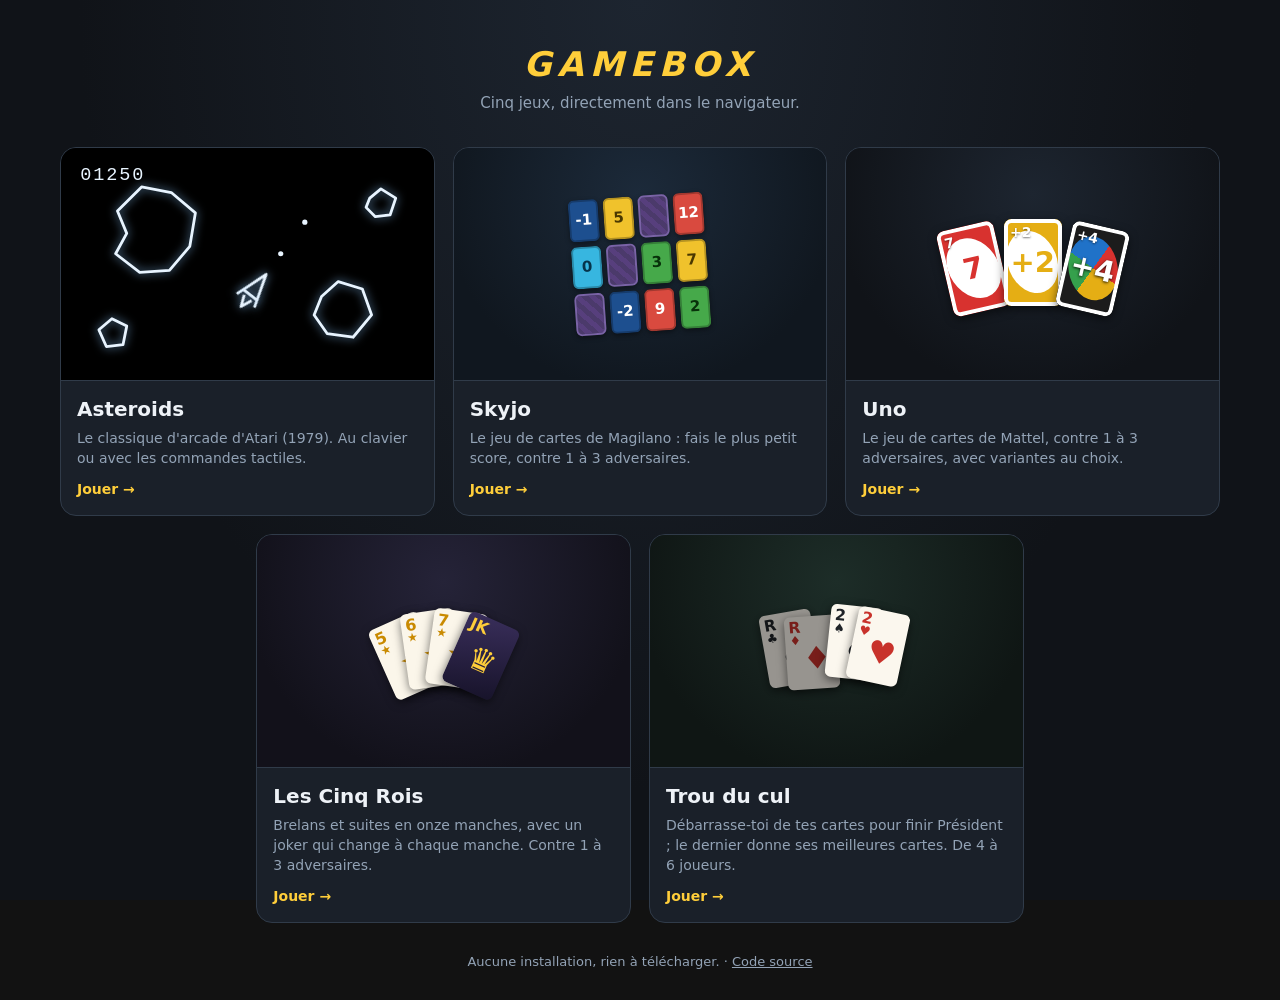
==== index.html @ 65258510 "Trou du cul : nouveau jeu, variantes, IA et suite de tests Jeu de défausse de 4 à 6 joueurs d'après " ====
<!DOCTYPE html>
<html lang="fr">
<head>
<meta charset="utf-8">
<meta name="viewport" content="width=device-width, initial-scale=1, viewport-fit=cover">
<title>Gamebox</title>
<meta name="description" content="Asteroids, Skyjo, Uno, Les Cinq Rois et Trou du cul, jouables directement dans le navigateur.">
<link rel="icon" href="data:image/svg+xml,<svg xmlns='http://www.w3.org/2000/svg' viewBox='0 0 100 100'><text y='.9em' font-size='90'>🎮</text></svg>">
<style>
  :root {
    color-scheme: dark;
    --bg: #101318;
    --panel: #1a2029;
    --line: #303b49;
    --text: #eef2f7;
    --dim: #93a3b6;
    --accent: #ffce3a;
  }
  * { margin: 0; padding: 0; box-sizing: border-box; }
  body {
    min-height: 100vh;
    background: radial-gradient(ellipse at 50% 0%, #1d2530 0%, var(--bg) 62%) fixed;
    color: var(--text);
    font: 15px/1.45 system-ui, "Segoe UI", Roboto, sans-serif;
    padding: calc(40px + env(safe-area-inset-top)) 20px calc(28px + env(safe-area-inset-bottom));
  }
  main { max-width: 900px; margin: 0 auto; }

  header { text-align: center; margin-bottom: 32px; }
  h1 {
    font-size: 34px; letter-spacing: 6px; font-weight: 900;
    font-style: italic; color: var(--accent);
  }
  header p { color: var(--dim); margin-top: 4px; }

  /* ------------------------------------------------------------ Vignettes */
  /* Deux colonnes, trois sur grand écran. Chaque vignette couvre deux pistes
     d'une grille deux fois plus fine : une dernière rangée incomplète peut
     ainsi se centrer au lieu de rester calée à gauche. */
  .games {
    display: grid;
    grid-template-columns: repeat(4, 1fr);
    gap: 18px;
  }
  .game { grid-column: span 2; }
  .game:nth-child(2n+1):last-child { grid-column: 2 / span 2; }
  @media (min-width: 1100px) {
    main { max-width: 1160px; }
    .games { grid-template-columns: repeat(6, 1fr); }
    .game:nth-child(2n+1):last-child { grid-column: span 2; }
    .game:nth-child(3n+1):last-child { grid-column: 3 / span 2; }
    .game:nth-child(3n+1):nth-last-child(2) { grid-column: 2 / span 2; }
  }
  .game {
    display: flex; flex-direction: column;
    background: var(--panel);
    border: 1px solid var(--line);
    border-radius: 16px;
    overflow: hidden;
    color: inherit; text-decoration: none;
    transition: transform .15s, border-color .15s, box-shadow .15s;
  }
  .game:hover, .game:focus-visible {
    transform: translateY(-3px);
    border-color: var(--accent);
    box-shadow: 0 10px 28px rgba(0,0,0,.45);
    outline: none;
  }
  .preview {
    position: relative;
    aspect-ratio: 16 / 10;
    display: grid; place-items: center;
    overflow: hidden;
    border-bottom: 1px solid var(--line);
  }
  /* Le décor de chaque vignette est dessiné à taille fixe, puis mis à
     l'échelle d'un bloc : plus simple que de tout exprimer en pourcentages. */
  .art { transform: scale(var(--s, 1)); }
  .info { padding: 14px 16px 16px; display: flex; flex-direction: column; gap: 4px; flex: 1; }
  .info h2 { font-size: 20px; }
  .info p { color: var(--dim); font-size: 14px; flex: 1; }
  .info .play { color: var(--accent); font-weight: 700; font-size: 14px; margin-top: 6px; }

  /* Asteroids : tracé vectoriel blanc sur noir, comme la borne. */
  .p-asteroids { background: #000; }
  .p-asteroids svg { position: absolute; inset: 0; width: 100%; height: 100%; }
  .p-asteroids .vec {
    fill: none; stroke: #e8f4ff; stroke-width: 1.5; stroke-linejoin: round;
    filter: drop-shadow(0 0 2.5px rgba(140, 200, 255, .8));
  }
  .p-asteroids .dot { fill: #e8f4ff; }
  .p-asteroids text { fill: #e8f4ff; font: 10px "Courier New", ui-monospace, monospace; letter-spacing: 1px; }

  /* Skyjo : une grille de 12 cartes au code couleur du jeu. */
  .p-skyjo { background: radial-gradient(ellipse at 50% 20%, #1c2a3a 0%, #10171f 75%); }
  .sk-grid { display: grid; grid-template-columns: repeat(4, 30px); gap: 5px; transform: scale(var(--s, 1)) rotate(-4deg); }
  .sk {
    height: 42px; border-radius: 6px;
    display: grid; place-items: center;
    font-weight: 800; font-size: 15px;
    border: 2px solid rgba(0,0,0,.25);
    box-shadow: 0 2px 5px rgba(0,0,0,.4);
  }
  .sk.back { background: repeating-linear-gradient(45deg, #4b3a6b 0 5px, #573f7d 5px 10px); border-color: #7a63a6; }
  .v-neg  { background: #1d4f8f; color: #fff; }
  .v-zero { background: #37b6e0; color: #06344a; }
  .v-low  { background: #46a94a; color: #08320a; }
  .v-mid  { background: #f0c22c; color: #4a3800; }
  .v-high { background: #d94a3f; color: #fff; }

  /* Uno : trois cartes en éventail, mêmes proportions que dans le jeu. */
  .p-uno { background: radial-gradient(ellipse at 50% 20%, #1d2530 0%, #101318 75%); }
  /* Boîte plus étroite que l'éventail : les cartes sont centrées sur elle
     (left: 50%), et une boîte qui déborde de la vignette serait calée à gauche
     au lieu d'être centrée. */
  .uno-fan { position: relative; width: 60px; height: 110px; }
  .u {
    --cw: 58px;
    position: absolute; left: 50%; top: 14px;
    width: var(--cw); height: calc(var(--cw) * 1.5);
    margin-left: calc(var(--cw) * -.5);
    border-radius: calc(var(--cw) * .13);
    background: var(--c);
    overflow: hidden;
    box-shadow: 0 3px 10px rgba(0,0,0,.55);
    transform-origin: 50% 150%;
  }
  .u::after {
    content: ""; position: absolute; inset: 0;
    border: calc(var(--cw) * .075) solid #fff; border-radius: inherit;
  }
  .u i { position: absolute; inset: 13% 8%; background: #fff; border-radius: 50%; transform: rotate(-22deg); }
  .u b {
    position: absolute; inset: 0;
    display: grid; place-items: center;
    font-size: calc(var(--cw) * .5); font-weight: 900; color: var(--c);
  }
  /* Rappel dans le coin : c'est lui qu'on lit sur une carte recouverte. */
  .u s {
    position: absolute; z-index: 2; top: 8%; left: 11%;
    font-size: calc(var(--cw) * .24); font-weight: 800; line-height: 1;
    text-decoration: none; color: #fff; text-shadow: 0 1px 2px rgba(0,0,0,.5);
  }
  .u:nth-child(1) { --c: #d8322f; transform: translateX(-40px) rotate(-13deg); }
  .u:nth-child(2) { --c: #e5ae14; transform: translateY(-4px); }
  .u:nth-child(3) { --c: #1c1c1c; transform: translateX(40px) rotate(13deg); }
  .u:nth-child(3) i {
    background: conic-gradient(from 45deg, #d8322f 0 25%, #e5ae14 0 50%, #35a04c 0 75%, #2072c8 0);
  }
  .u:nth-child(3) b { color: #fff; text-shadow: 0 1px 3px rgba(0,0,0,.85); }

  /* Les Cinq Rois : une suite d'étoiles complétée par un joker. */
  .p-rois { background: radial-gradient(ellipse at 50% 20%, #252338 0%, #12111a 75%); }
  .rois-fan { position: relative; width: 60px; height: 110px; }
  .r {
    --cw: 54px;
    position: absolute; left: 50%; top: 14px;
    width: var(--cw); height: calc(var(--cw) * 1.4);
    margin-left: calc(var(--cw) * -.5);
    border-radius: calc(var(--cw) * .11);
    background: #fbf6ea; color: #c98a00;
    box-shadow: 0 3px 10px rgba(0,0,0,.55);
    transform-origin: 50% 170%;
    overflow: hidden;
  }
  .r s {
    position: absolute; top: 5%; left: 8%;
    display: flex; flex-direction: column; align-items: center;
    text-decoration: none; font-weight: 900; line-height: .95;
    font-size: calc(var(--cw) * .3);
  }
  .r s i { font-style: normal; font-size: calc(var(--cw) * .22); }
  .r b {
    position: absolute; inset: 0;
    display: grid; place-items: center;
    padding: 22% 0 0 18%;
    font-size: calc(var(--cw) * .6); font-weight: 400; line-height: 1;
  }
  .r:nth-child(1) { transform: rotate(-24deg); }
  .r:nth-child(2) { transform: rotate(-8deg); }
  .r:nth-child(3) { transform: rotate(8deg); }
  .r:nth-child(4) { transform: rotate(24deg); background: linear-gradient(160deg, #3a2f5c, #17132a); color: #ffce3a; }
  .r:nth-child(4) b { padding: 18% 0 0 10%; }

  /* Trou du cul : une paire de 2 vient battre une paire de Rois. */
  .p-tdc { background: radial-gradient(ellipse at 50% 20%, #1d2d28 0%, #0f1614 75%); }
  .tdc-fan { position: relative; width: 60px; height: 110px; }
  .t {
    --cw: 52px;
    position: absolute; left: 50%; top: 12px;
    width: var(--cw); height: calc(var(--cw) * 1.4);
    margin-left: calc(var(--cw) * -.5);
    border-radius: calc(var(--cw) * .11);
    background: #fbf7ee; color: #1f2328;
    box-shadow: 0 3px 10px rgba(0,0,0,.55);
    overflow: hidden;
  }
  .t.red { color: #c8322b; }
  .t s {
    position: absolute; top: 5%; left: 8%;
    display: flex; flex-direction: column; align-items: center;
    text-decoration: none; font-weight: 900; line-height: .95;
    font-size: calc(var(--cw) * .3);
  }
  .t s i { font-style: normal; font-size: calc(var(--cw) * .24); }
  .t b {
    position: absolute; inset: 0;
    display: grid; place-items: center;
    padding: 22% 0 0 18%;
    font-size: calc(var(--cw) * .6); font-weight: 400; line-height: 1;
  }
  .t:nth-child(1) { transform: translate(-46px, 4px) rotate(-10deg); filter: brightness(.6); }
  .t:nth-child(2) { transform: translate(-24px, 8px) rotate(-4deg); filter: brightness(.6); }
  .t:nth-child(3) { transform: translate(18px, -2px) rotate(6deg); }
  .t:nth-child(4) { transform: translate(42px, 2px) rotate(12deg); }

  footer { text-align: center; color: var(--dim); font-size: 13px; margin-top: 30px; }
  footer a { color: inherit; }

  /* Téléphone : vignette à gauche, texte à droite, pour voir les trois jeux
     sans défiler. */
  @media (max-width: 560px) {
    body { padding-top: calc(24px + env(safe-area-inset-top)); }
    header { margin-bottom: 20px; }
    h1 { font-size: 28px; }
    .games { display: flex; flex-direction: column; gap: 12px; }
    .game { flex-direction: row; }
    .preview { width: 38%; flex: none; aspect-ratio: auto; min-height: 128px; border-bottom: 0; border-right: 1px solid var(--line); }
    .art { --s: .6; }
    .sk-grid { --s: .6; }
    .info { padding: 12px 14px; }
    .info h2 { font-size: 18px; }
    .info p { font-size: 13px; }
  }
  @media (prefers-reduced-motion: reduce) {
    .game { transition: none; }
    .game:hover, .game:focus-visible { transform: none; }
  }
</style>
</head>
<body>
<main>
  <header>
    <h1>GAMEBOX</h1>
    <p>Cinq jeux, directement dans le navigateur.</p>
  </header>

  <nav class="games">
    <a class="game" href="asteroids.html">
      <div class="preview p-asteroids" aria-hidden="true">
        <svg viewBox="0 0 200 125">
          <text x="10" y="17">01250</text>
          <polygon class="vec" points="30,34 43,21 59,24 72,35 69,53 58,66 42,67 29,57 35,46"/>
          <polygon class="vec" points="140,80 149,72 162,76 167,90 157,102 143,100 136,90"/>
          <polygon class="vec" points="166,27 172,22 180,27 177,36 169,37 164,32"/>
          <polygon class="vec" points="20,98 27,92 35,96 33,106 24,107"/>
          <g transform="translate(104 76) rotate(38)">
            <polyline class="vec" points="-6,8 0,-10 6,8"/>
            <line class="vec" x1="-4.5" y1="4" x2="4.5" y2="4"/>
            <polyline class="vec" points="-2.5,6 0,12 2.5,6"/>
          </g>
          <circle class="dot" cx="118" cy="57" r="1.4"/>
          <circle class="dot" cx="131" cy="40" r="1.4"/>
        </svg>
      </div>
      <div class="info">
        <h2>Asteroids</h2>
        <p>Le classique d'arcade d'Atari (1979). Au clavier ou avec les commandes tactiles.</p>
        <span class="play">Jouer →</span>
      </div>
    </a>

    <a class="game" href="skyjo.html">
      <div class="preview p-skyjo" aria-hidden="true">
        <div class="sk-grid">
          <div class="sk v-neg">-1</div><div class="sk v-mid">5</div><div class="sk back"></div><div class="sk v-high">12</div>
          <div class="sk v-zero">0</div><div class="sk back"></div><div class="sk v-low">3</div><div class="sk v-mid">7</div>
          <div class="sk back"></div><div class="sk v-neg">-2</div><div class="sk v-high">9</div><div class="sk v-low">2</div>
        </div>
      </div>
      <div class="info">
        <h2>Skyjo</h2>
        <p>Le jeu de cartes de Magilano&nbsp;: fais le plus petit score, contre 1 à 3 adversaires.</p>
        <span class="play">Jouer →</span>
      </div>
    </a>

    <a class="game" href="uno.html">
      <div class="preview p-uno" aria-hidden="true">
        <div class="art uno-fan">
          <div class="u"><i></i><b>7</b><s>7</s></div>
          <div class="u"><i></i><b>+2</b><s>+2</s></div>
          <div class="u"><i></i><b>+4</b><s>+4</s></div>
        </div>
      </div>
      <div class="info">
        <h2>Uno</h2>
        <p>Le jeu de cartes de Mattel, contre 1 à 3 adversaires, avec variantes au choix.</p>
        <span class="play">Jouer →</span>
      </div>
    </a>

    <a class="game" href="cinq-rois.html">
      <div class="preview p-rois" aria-hidden="true">
        <div class="art rois-fan">
          <div class="r"><s>5<i>★</i></s><b>★</b></div>
          <div class="r"><s>6<i>★</i></s><b>★</b></div>
          <div class="r"><s>7<i>★</i></s><b>★</b></div>
          <div class="r"><s>JK</s><b>♛</b></div>
        </div>
      </div>
      <div class="info">
        <h2>Les Cinq Rois</h2>
        <p>Brelans et suites en onze manches, avec un joker qui change à chaque manche. Contre 1 à 3 adversaires.</p>
        <span class="play">Jouer →</span>
      </div>
    </a>

    <a class="game" href="trou-du-cul.html">
      <div class="preview p-tdc" aria-hidden="true">
        <div class="art tdc-fan">
          <div class="t"><s>R<i>♣</i></s><b>♣</b></div>
          <div class="t red"><s>R<i>♦</i></s><b>♦</b></div>
          <div class="t"><s>2<i>♠</i></s><b>♠</b></div>
          <div class="t red"><s>2<i>♥</i></s><b>♥</b></div>
        </div>
      </div>
      <div class="info">
        <h2>Trou du cul</h2>
        <p>Débarrasse-toi de tes cartes pour finir Président ; le dernier donne ses meilleures cartes. De 4 à 6 joueurs.</p>
        <span class="play">Jouer →</span>
      </div>
    </a>
  </nav>

  <footer>
    Aucune installation, rien à télécharger.
    · <a href="https://github.com/ogauchard/gamebox">Code source</a>
  </footer>
</main>
</body>
</html>
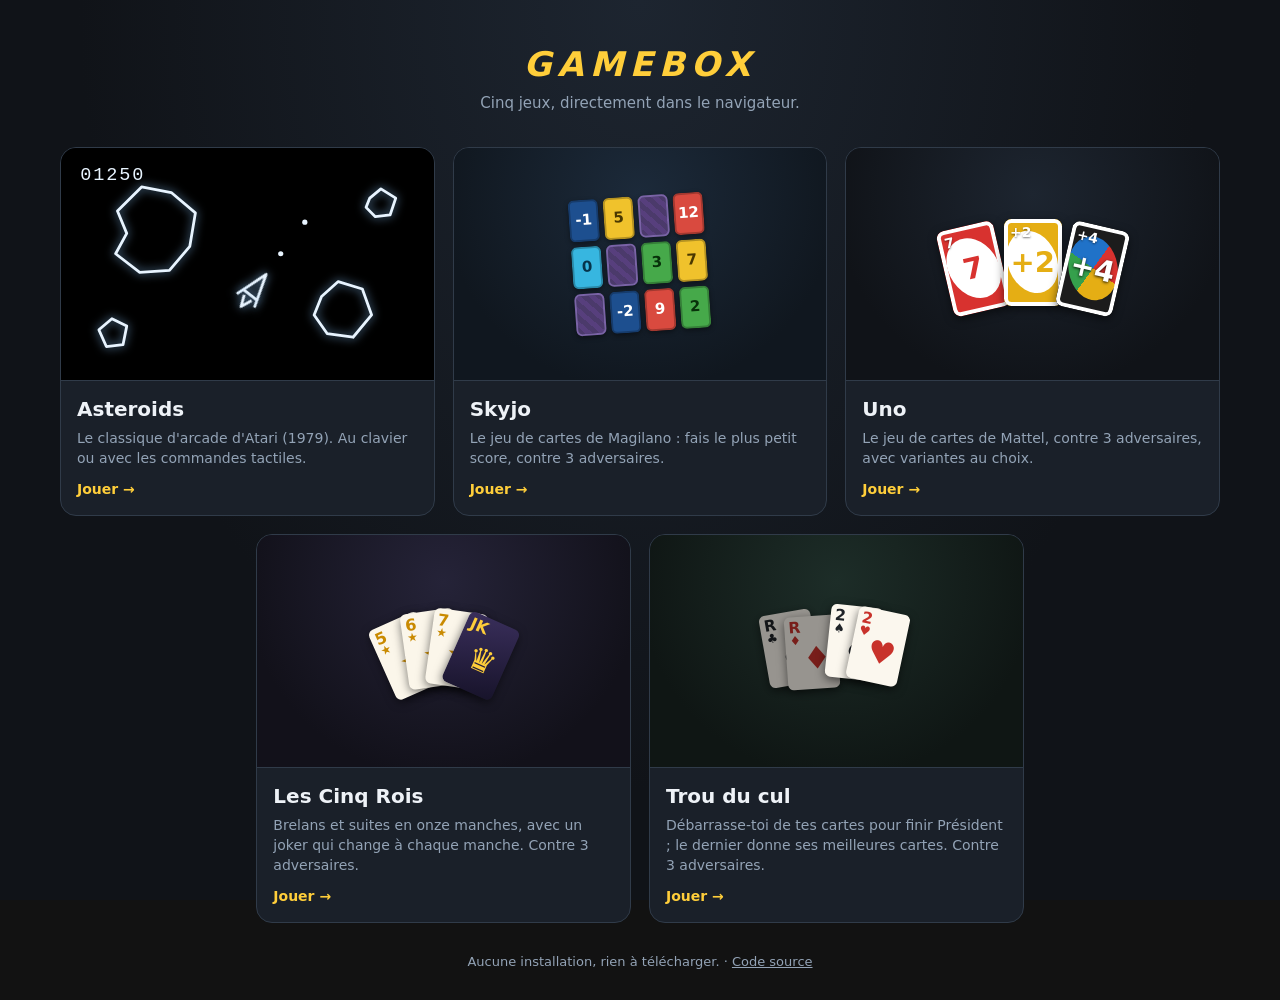
==== commit 6eb24d0c: "Jeux de cartes : toujours 4 joueurs, un seul niveau Les quatre jeux de cartes se lancent sans choix " ====
--- a/index.html
+++ b/index.html
@@ -280,7 +280,7 @@
       </div>
       <div class="info">
         <h2>Skyjo</h2>
-        <p>Le jeu de cartes de Magilano&nbsp;: fais le plus petit score, contre 1 à 3 adversaires.</p>
+        <p>Le jeu de cartes de Magilano&nbsp;: fais le plus petit score, contre 3 adversaires.</p>
         <span class="play">Jouer →</span>
       </div>
     </a>
@@ -295,7 +295,7 @@
       </div>
       <div class="info">
         <h2>Uno</h2>
-        <p>Le jeu de cartes de Mattel, contre 1 à 3 adversaires, avec variantes au choix.</p>
+        <p>Le jeu de cartes de Mattel, contre 3 adversaires, avec variantes au choix.</p>
         <span class="play">Jouer →</span>
       </div>
     </a>
@@ -311,7 +311,7 @@
       </div>
       <div class="info">
         <h2>Les Cinq Rois</h2>
-        <p>Brelans et suites en onze manches, avec un joker qui change à chaque manche. Contre 1 à 3 adversaires.</p>
+        <p>Brelans et suites en onze manches, avec un joker qui change à chaque manche. Contre 3 adversaires.</p>
         <span class="play">Jouer →</span>
       </div>
     </a>
@@ -327,7 +327,7 @@
       </div>
       <div class="info">
         <h2>Trou du cul</h2>
-        <p>Débarrasse-toi de tes cartes pour finir Président ; le dernier donne ses meilleures cartes. De 4 à 6 joueurs.</p>
+        <p>Débarrasse-toi de tes cartes pour finir Président ; le dernier donne ses meilleures cartes. Contre 3 adversaires.</p>
         <span class="play">Jouer →</span>
       </div>
     </a>
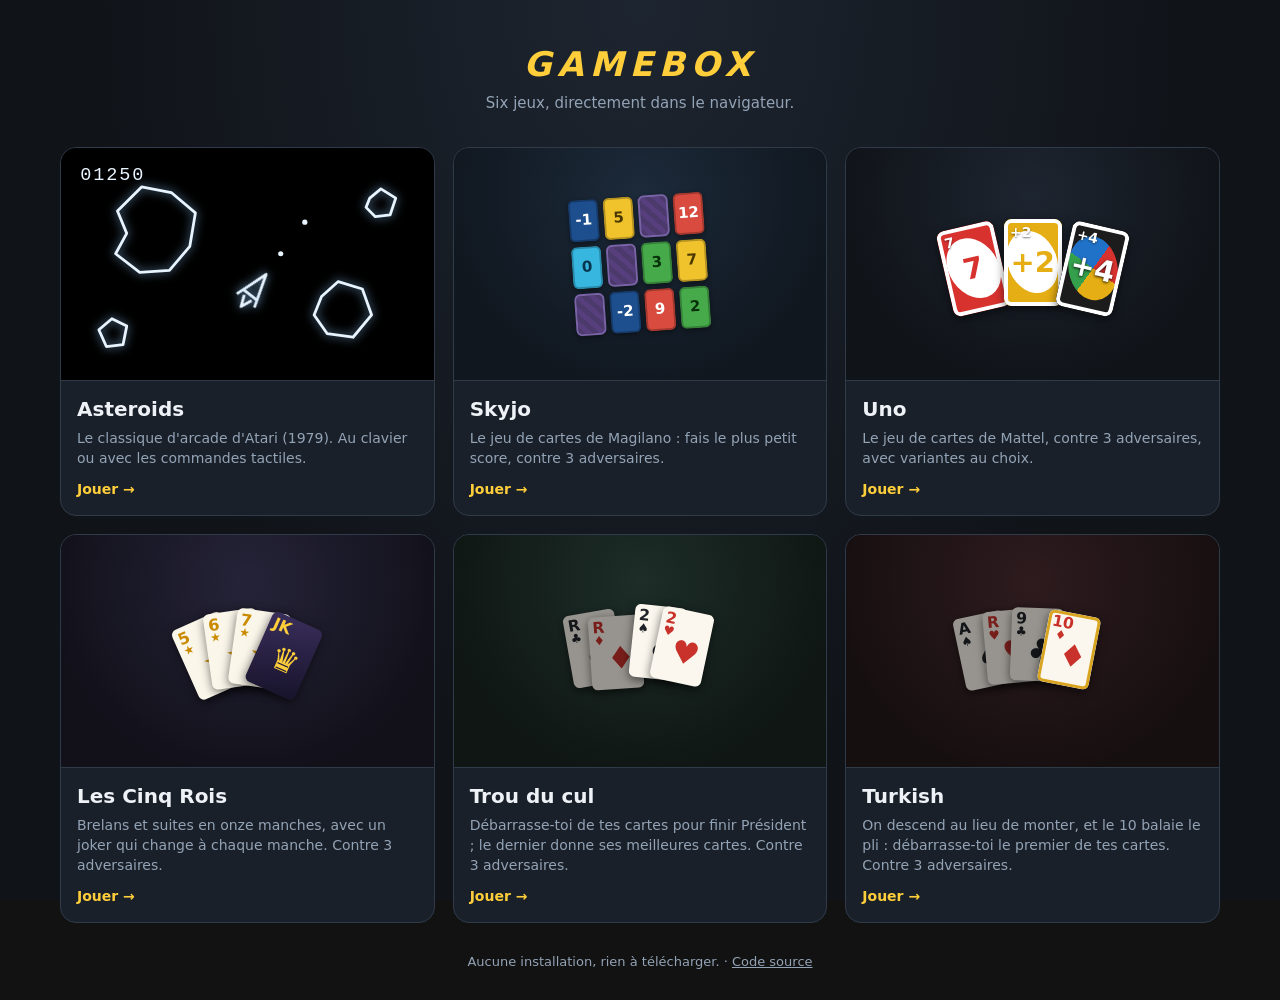
==== commit 88a883e6: "Turkish : nouveau jeu, IA et suite de tests Jeu de défausse où l'on descend au lieu de monter, avec " ====
--- a/index.html
+++ b/index.html
@@ -214,6 +214,39 @@
   .t:nth-child(3) { transform: translate(18px, -2px) rotate(6deg); }
   .t:nth-child(4) { transform: translate(42px, 2px) rotate(12deg); }
 
+  /* Turkish : on descend — As, Roi, 9 — et un 10 vient balayer le pli. */
+  .p-turk { background: radial-gradient(ellipse at 50% 20%, #2e1b1e 0%, #160f10 75%); }
+  .turk-fan { position: relative; width: 60px; height: 110px; }
+  .k {
+    --cw: 52px;
+    position: absolute; left: 50%; top: 12px;
+    width: var(--cw); height: calc(var(--cw) * 1.4);
+    margin-left: calc(var(--cw) * -.5);
+    border-radius: calc(var(--cw) * .11);
+    background: #fbf7ee; color: #1f2328;
+    box-shadow: 0 3px 10px rgba(0,0,0,.55);
+    overflow: hidden;
+  }
+  .k.red { color: #c8322b; }
+  .k.ten { box-shadow: inset 0 0 0 3px #d9a520, 0 3px 10px rgba(0,0,0,.55); }
+  .k s {
+    position: absolute; top: 5%; left: 8%;
+    display: flex; flex-direction: column; align-items: center;
+    text-decoration: none; font-weight: 900; line-height: .95;
+    font-size: calc(var(--cw) * .3);
+  }
+  .k s i { font-style: normal; font-size: calc(var(--cw) * .24); }
+  .k b {
+    position: absolute; inset: 0;
+    display: grid; place-items: center;
+    padding: 22% 0 0 18%;
+    font-size: calc(var(--cw) * .6); font-weight: 400; line-height: 1;
+  }
+  .k:nth-child(1) { transform: translate(-48px, 6px) rotate(-12deg); filter: brightness(.6); }
+  .k:nth-child(2) { transform: translate(-22px, 2px) rotate(-5deg); filter: brightness(.6); }
+  .k:nth-child(3) { transform: translate(4px, 0) rotate(2deg); filter: brightness(.6); }
+  .k:nth-child(4) { transform: translate(36px, 5px) rotate(11deg); }
+
   footer { text-align: center; color: var(--dim); font-size: 13px; margin-top: 30px; }
   footer a { color: inherit; }
 
@@ -242,7 +275,7 @@
 <main>
   <header>
     <h1>GAMEBOX</h1>
-    <p>Cinq jeux, directement dans le navigateur.</p>
+    <p>Six jeux, directement dans le navigateur.</p>
   </header>
 
   <nav class="games">
@@ -331,6 +364,22 @@
         <span class="play">Jouer →</span>
       </div>
     </a>
+
+    <a class="game" href="turkish.html">
+      <div class="preview p-turk" aria-hidden="true">
+        <div class="art turk-fan">
+          <div class="k"><s>A<i>♠</i></s><b>♠</b></div>
+          <div class="k red"><s>R<i>♥</i></s><b>♥</b></div>
+          <div class="k"><s>9<i>♣</i></s><b>♣</b></div>
+          <div class="k red ten"><s>10<i>♦</i></s><b>♦</b></div>
+        </div>
+      </div>
+      <div class="info">
+        <h2>Turkish</h2>
+        <p>On descend au lieu de monter, et le 10 balaie le pli : débarrasse-toi le premier de tes cartes. Contre 3 adversaires.</p>
+        <span class="play">Jouer →</span>
+      </div>
+    </a>
   </nav>
 
   <footer>
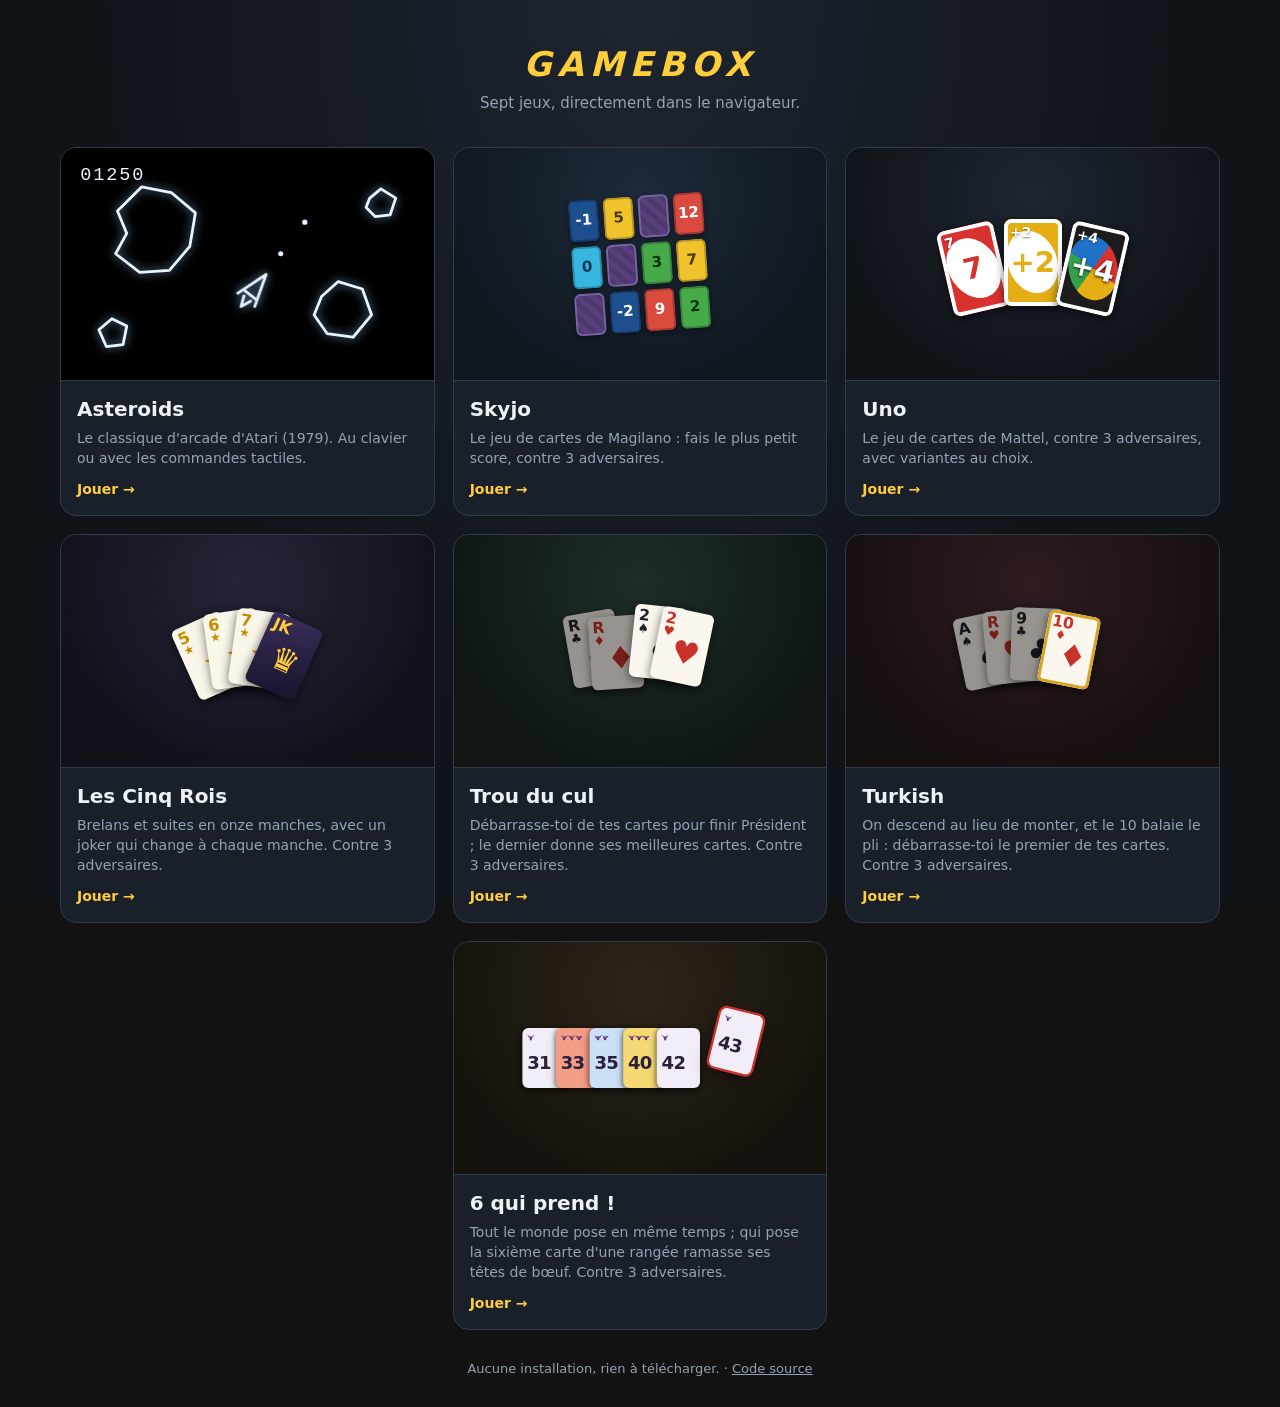
==== commit 0e4c970e: "6 qui prend : nouveau jeu, IA et suite de tests Le jeu de Wolfgang Kramer, règle officielle : 104 ca" ====
--- a/index.html
+++ b/index.html
@@ -4,7 +4,7 @@
 <meta charset="utf-8">
 <meta name="viewport" content="width=device-width, initial-scale=1, viewport-fit=cover">
 <title>Gamebox</title>
-<meta name="description" content="Asteroids, Skyjo, Uno, Les Cinq Rois et Trou du cul, jouables directement dans le navigateur.">
+<meta name="description" content="Asteroids, Skyjo, Uno, Les Cinq Rois, Trou du cul, Turkish et 6 qui prend, jouables directement dans le navigateur.">
 <link rel="icon" href="data:image/svg+xml,<svg xmlns='http://www.w3.org/2000/svg' viewBox='0 0 100 100'><text y='.9em' font-size='90'>🎮</text></svg>">
 <style>
   :root {
@@ -246,6 +246,40 @@
   .k:nth-child(2) { transform: translate(-22px, 2px) rotate(-5deg); filter: brightness(.6); }
   .k:nth-child(3) { transform: translate(4px, 0) rotate(2deg); filter: brightness(.6); }
   .k:nth-child(4) { transform: translate(36px, 5px) rotate(11deg); }
+
+  /* 6 qui prend : une rangée de cinq cartes, et la sixième qui arrive. */
+  .p-sqp {
+    background: radial-gradient(ellipse at 50% 20%, #2c2417 0%, #16130e 75%);
+    --bull: url("data:image/svg+xml,%3Csvg xmlns='http://www.w3.org/2000/svg' viewBox='0 0 24 24'%3E%3Cpath d='M1 2C1 7 5 10 9 10h6c4 0 8-3 8-8-2 3-5 5-8 5H9C6 7 3 5 1 2zM7.5 8h9l-1 9c-.3 3-1.7 5-3.5 5s-3.2-2-3.5-5zM7.5 9l-4 2 4.5 1zM16.5 9l4 2-4.5 1z'/%3E%3C/svg%3E");
+  }
+  /* Même principe qu'Uno : une boîte étroite, les cartes placées par rapport à
+     son centre. Cinq cartes de 36px décalées de 28px, la sixième à part :
+     196px en tout. Nombre et têtes à gauche, la partie visible d'une carte. */
+  .sqp-row { position: relative; width: 60px; height: 110px; --s: 1.2; }
+  .q {
+    position: absolute; left: 50%; top: 30px;
+    width: 36px; height: 50px;
+    border-radius: 5px;
+    background: var(--f, #f2eef8); color: #2b1f3d;
+    box-shadow: -1px 0 3px rgba(0,0,0,.25), 0 2px 6px rgba(0,0,0,.5);
+    display: grid; place-items: center start;
+    padding: 9px 0 0 4px;
+    font-weight: 900; font-size: 15px; letter-spacing: -.04em;
+  }
+  /* Les têtes de bœuf, autant que --h : un masque répété. */
+  .q::before {
+    content: ""; position: absolute; top: 5px; left: 4px;
+    width: calc(var(--h, 1) * 6px); height: 6px;
+    background: #5a2c7c;
+    -webkit-mask: var(--bull) left / 6px 6px repeat-x;
+    mask: var(--bull) left / 6px 6px repeat-x;
+  }
+  .q:nth-child(1) { margin-left: -98px; }
+  .q:nth-child(2) { margin-left: -70px; --f: #f39d86; --h: 3; }
+  .q:nth-child(3) { margin-left: -42px; --f: #cbe0f7; --h: 2; }
+  .q:nth-child(4) { margin-left: -14px; --f: #f6d973; --h: 3; }
+  .q:nth-child(5) { margin-left: 14px; }
+  .q:nth-child(6) { margin-left: 62px; top: 16px; transform: rotate(14deg); box-shadow: 0 0 0 2px #c8322b, 0 4px 12px rgba(0,0,0,.6); }
 
   footer { text-align: center; color: var(--dim); font-size: 13px; margin-top: 30px; }
   footer a { color: inherit; }
@@ -275,7 +309,7 @@
 <main>
   <header>
     <h1>GAMEBOX</h1>
-    <p>Six jeux, directement dans le navigateur.</p>
+    <p>Sept jeux, directement dans le navigateur.</p>
   </header>
 
   <nav class="games">
@@ -380,6 +414,24 @@
         <span class="play">Jouer →</span>
       </div>
     </a>
+
+    <a class="game" href="six-qui-prend.html">
+      <div class="preview p-sqp" aria-hidden="true">
+        <div class="art sqp-row">
+          <div class="q">31</div>
+          <div class="q">33</div>
+          <div class="q">35</div>
+          <div class="q">40</div>
+          <div class="q">42</div>
+          <div class="q">43</div>
+        </div>
+      </div>
+      <div class="info">
+        <h2>6 qui prend !</h2>
+        <p>Tout le monde pose en même temps ; qui pose la sixième carte d'une rangée ramasse ses têtes de bœuf. Contre 3 adversaires.</p>
+        <span class="play">Jouer →</span>
+      </div>
+    </a>
   </nav>
 
   <footer>
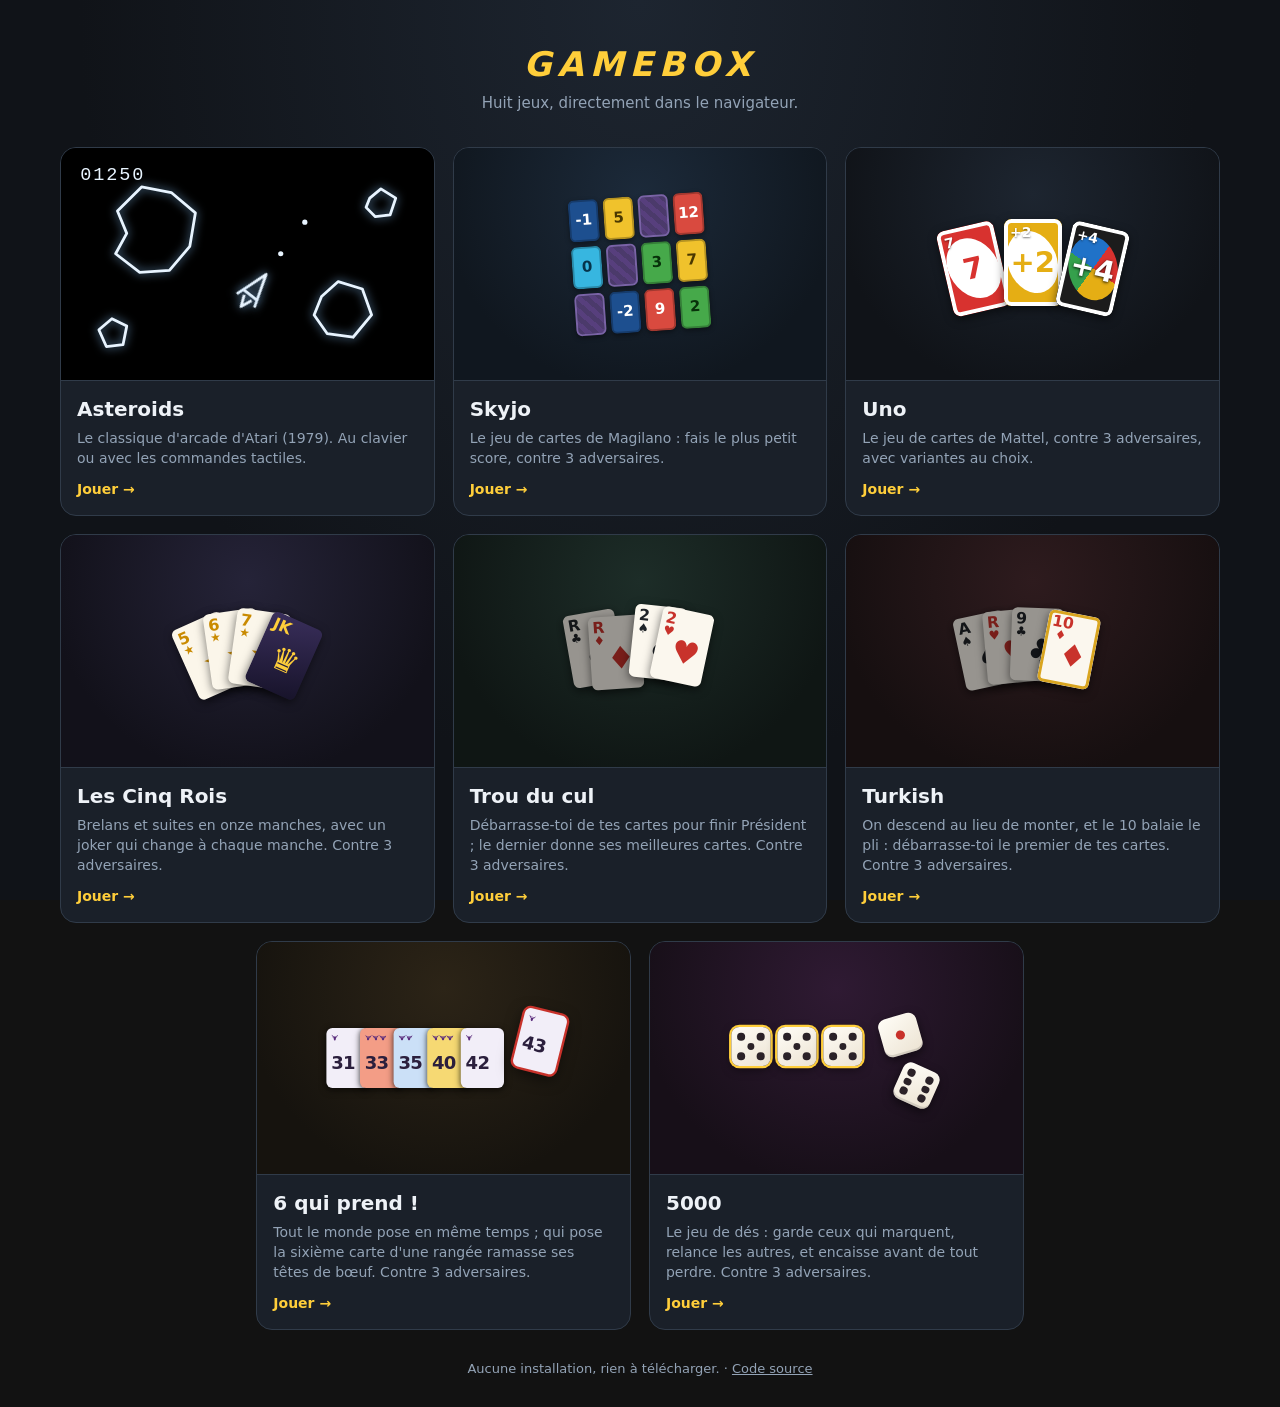
==== commit 1146b002: "5000 : nouveau jeu, IA et suite de tests Le jeu de dés, d'après l'article « 5 000 (jeu) » de Wikipéd" ====
--- a/index.html
+++ b/index.html
@@ -4,7 +4,7 @@
 <meta charset="utf-8">
 <meta name="viewport" content="width=device-width, initial-scale=1, viewport-fit=cover">
 <title>Gamebox</title>
-<meta name="description" content="Asteroids, Skyjo, Uno, Les Cinq Rois, Trou du cul, Turkish et 6 qui prend, jouables directement dans le navigateur.">
+<meta name="description" content="Asteroids, Skyjo, Uno, Les Cinq Rois, Trou du cul, Turkish, 6 qui prend et le 5000, jouables directement dans le navigateur.">
 <link rel="icon" href="data:image/svg+xml,<svg xmlns='http://www.w3.org/2000/svg' viewBox='0 0 100 100'><text y='.9em' font-size='90'>🎮</text></svg>">
 <style>
   :root {
@@ -280,6 +280,30 @@
   .q:nth-child(4) { margin-left: -14px; --f: #f6d973; --h: 3; }
   .q:nth-child(5) { margin-left: 14px; }
   .q:nth-child(6) { margin-left: 62px; top: 16px; transform: rotate(14deg); box-shadow: 0 0 0 2px #c8322b, 0 4px 12px rgba(0,0,0,.6); }
+
+  /* 5000 : un brelan de 5 mis de côté, un 1 et un 6 qui roulent encore. Même
+     principe qu'Uno : une boîte étroite, les dés placés par rapport à son centre. */
+  .p-dice { background: radial-gradient(ellipse at 50% 20%, #2f1a33 0%, #170f18 75%); }
+  .dice-art { position: relative; width: 60px; height: 110px; --s: 1.15; }
+  .dd {
+    position: absolute; left: 50%; top: 38px;
+    width: 34px; height: 34px; margin-left: -17px;
+    padding: 4px; border-radius: 7px;
+    background: linear-gradient(150deg, #fffdf7, #ece3d2);
+    box-shadow: inset 0 -2px 0 rgba(0,0,0,.12), 0 3px 8px rgba(0,0,0,.5);
+    display: grid; grid-template: repeat(3, 1fr) / repeat(3, 1fr);
+  }
+  .dd i { width: 76%; height: 76%; place-self: center; border-radius: 50%; background: #2b2228; }
+  .dd .tl { grid-area: 1 / 1; } .dd .tr { grid-area: 1 / 3; }
+  .dd .ml { grid-area: 2 / 1; } .dd .c  { grid-area: 2 / 2; } .dd .mr { grid-area: 2 / 3; }
+  .dd .bl { grid-area: 3 / 1; } .dd .br { grid-area: 3 / 3; }
+  .dd.one i { width: 100%; height: 100%; background: #c8322b; }
+  .dd.kept { box-shadow: 0 0 0 2px #ffce3a, 0 3px 8px rgba(0,0,0,.5); }
+  .dd:nth-child(1) { transform: translate(-74px, -10px); }
+  .dd:nth-child(2) { transform: translate(-34px, -10px); }
+  .dd:nth-child(3) { transform: translate(6px, -10px); }
+  .dd:nth-child(4) { transform: translate(56px, -20px) rotate(-16deg); }
+  .dd:nth-child(5) { transform: translate(70px, 24px) rotate(24deg); }
 
   footer { text-align: center; color: var(--dim); font-size: 13px; margin-top: 30px; }
   footer a { color: inherit; }
@@ -309,7 +333,7 @@
 <main>
   <header>
     <h1>GAMEBOX</h1>
-    <p>Sept jeux, directement dans le navigateur.</p>
+    <p>Huit jeux, directement dans le navigateur.</p>
   </header>
 
   <nav class="games">
@@ -432,6 +456,23 @@
         <span class="play">Jouer →</span>
       </div>
     </a>
+
+    <a class="game" href="cinq-mille.html">
+      <div class="preview p-dice" aria-hidden="true">
+        <div class="art dice-art">
+          <div class="dd kept"><i class="tl"></i><i class="tr"></i><i class="c"></i><i class="bl"></i><i class="br"></i></div>
+          <div class="dd kept"><i class="tl"></i><i class="tr"></i><i class="c"></i><i class="bl"></i><i class="br"></i></div>
+          <div class="dd kept"><i class="tl"></i><i class="tr"></i><i class="c"></i><i class="bl"></i><i class="br"></i></div>
+          <div class="dd one"><i class="c"></i></div>
+          <div class="dd"><i class="tl"></i><i class="tr"></i><i class="ml"></i><i class="mr"></i><i class="bl"></i><i class="br"></i></div>
+        </div>
+      </div>
+      <div class="info">
+        <h2>5000</h2>
+        <p>Le jeu de dés : garde ceux qui marquent, relance les autres, et encaisse avant de tout perdre. Contre 3 adversaires.</p>
+        <span class="play">Jouer →</span>
+      </div>
+    </a>
   </nav>
 
   <footer>
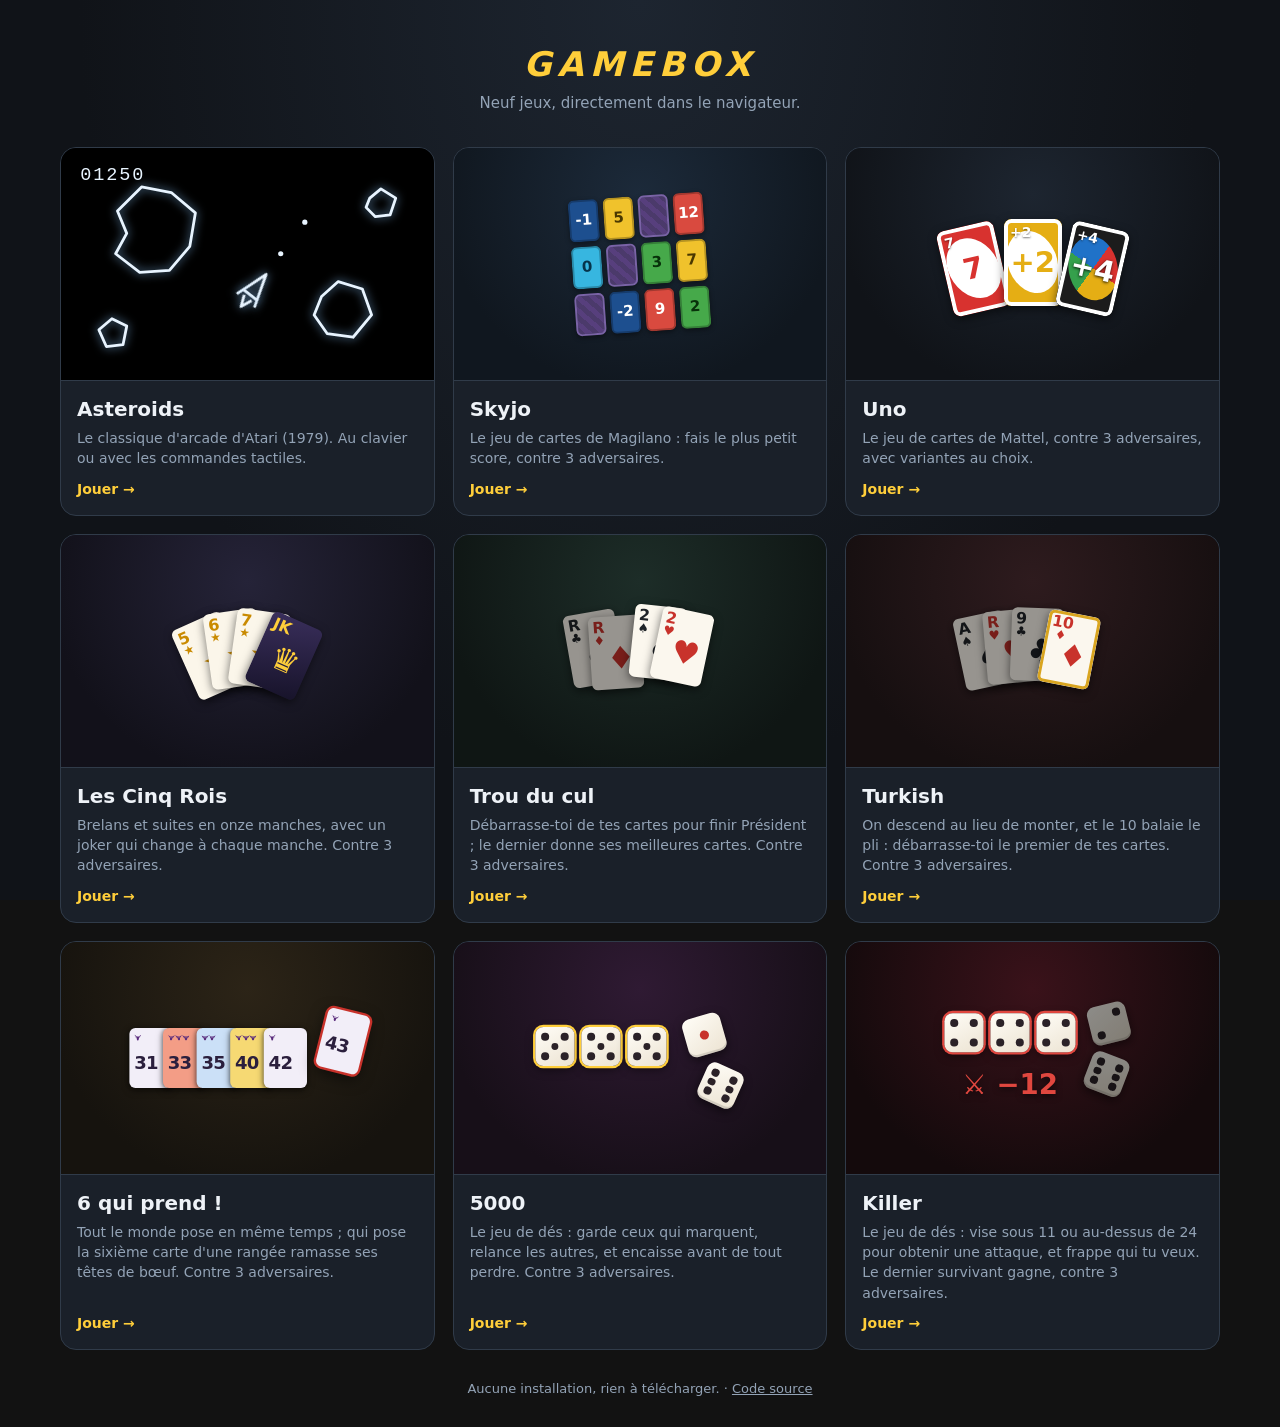
==== commit c8b0c1e6: "Killer : nouveau jeu, IA et suite de tests Le jeu de dés, d'après l'article « Killer (jeu de dés) » " ====
--- a/index.html
+++ b/index.html
@@ -4,7 +4,7 @@
 <meta charset="utf-8">
 <meta name="viewport" content="width=device-width, initial-scale=1, viewport-fit=cover">
 <title>Gamebox</title>
-<meta name="description" content="Asteroids, Skyjo, Uno, Les Cinq Rois, Trou du cul, Turkish, 6 qui prend et le 5000, jouables directement dans le navigateur.">
+<meta name="description" content="Asteroids, Skyjo, Uno, Les Cinq Rois, Trou du cul, Turkish, 6 qui prend, le 5000 et le Killer, jouables directement dans le navigateur.">
 <link rel="icon" href="data:image/svg+xml,<svg xmlns='http://www.w3.org/2000/svg' viewBox='0 0 100 100'><text y='.9em' font-size='90'>🎮</text></svg>">
 <style>
   :root {
@@ -305,6 +305,23 @@
   .dd:nth-child(4) { transform: translate(56px, -20px) rotate(-16deg); }
   .dd:nth-child(5) { transform: translate(70px, 24px) rotate(24deg); }
 
+  /* Killer : une attaque aux 4 — trois 4 touchés, deux dés relancés pour rien,
+     et la cible perd 12. Mêmes dés que le 5000, placés autrement. */
+  .p-killer { background: radial-gradient(ellipse at 50% 20%, #3a121a 0%, #140a0c 75%); }
+  .killer-art { position: relative; width: 60px; height: 110px; --s: 1.15; }
+  .killer-art .dd.hit { box-shadow: 0 0 0 2px #e0473f, 0 3px 8px rgba(0,0,0,.5); }
+  .killer-art .dd.miss { filter: brightness(.55); }
+  .killer-art .dd:nth-child(1) { transform: translate(-60px, -22px); }
+  .killer-art .dd:nth-child(2) { transform: translate(-20px, -22px); }
+  .killer-art .dd:nth-child(3) { transform: translate(20px, -22px); }
+  .killer-art .dd:nth-child(4) { transform: translate(66px, -30px) rotate(-14deg); }
+  .killer-art .dd:nth-child(5) { transform: translate(64px, 14px) rotate(21deg); }
+  .killer-art .kl {
+    position: absolute; left: 50%; top: 66px; width: 120px; margin-left: -80px;
+    text-align: center; font: 900 24px/1 system-ui, sans-serif; color: #e0473f;
+    text-shadow: 0 2px 6px rgba(0,0,0,.6);
+  }
+
   footer { text-align: center; color: var(--dim); font-size: 13px; margin-top: 30px; }
   footer a { color: inherit; }
 
@@ -333,7 +350,7 @@
 <main>
   <header>
     <h1>GAMEBOX</h1>
-    <p>Huit jeux, directement dans le navigateur.</p>
+    <p>Neuf jeux, directement dans le navigateur.</p>
   </header>
 
   <nav class="games">
@@ -473,6 +490,23 @@
         <span class="play">Jouer →</span>
       </div>
     </a>
+    <a class="game" href="killer.html">
+      <div class="preview p-killer" aria-hidden="true">
+        <div class="art killer-art">
+          <div class="dd hit"><i class="tl"></i><i class="tr"></i><i class="bl"></i><i class="br"></i></div>
+          <div class="dd hit"><i class="tl"></i><i class="tr"></i><i class="bl"></i><i class="br"></i></div>
+          <div class="dd hit"><i class="tl"></i><i class="tr"></i><i class="bl"></i><i class="br"></i></div>
+          <div class="dd miss"><i class="tr"></i><i class="bl"></i></div>
+          <div class="dd miss"><i class="tl"></i><i class="tr"></i><i class="ml"></i><i class="mr"></i><i class="bl"></i><i class="br"></i></div>
+          <span class="kl">⚔ −12</span>
+        </div>
+      </div>
+      <div class="info">
+        <h2>Killer</h2>
+        <p>Le jeu de dés : vise sous 11 ou au-dessus de 24 pour obtenir une attaque, et frappe qui tu veux. Le dernier survivant gagne, contre 3 adversaires.</p>
+        <span class="play">Jouer →</span>
+      </div>
+    </a>
   </nav>
 
   <footer>
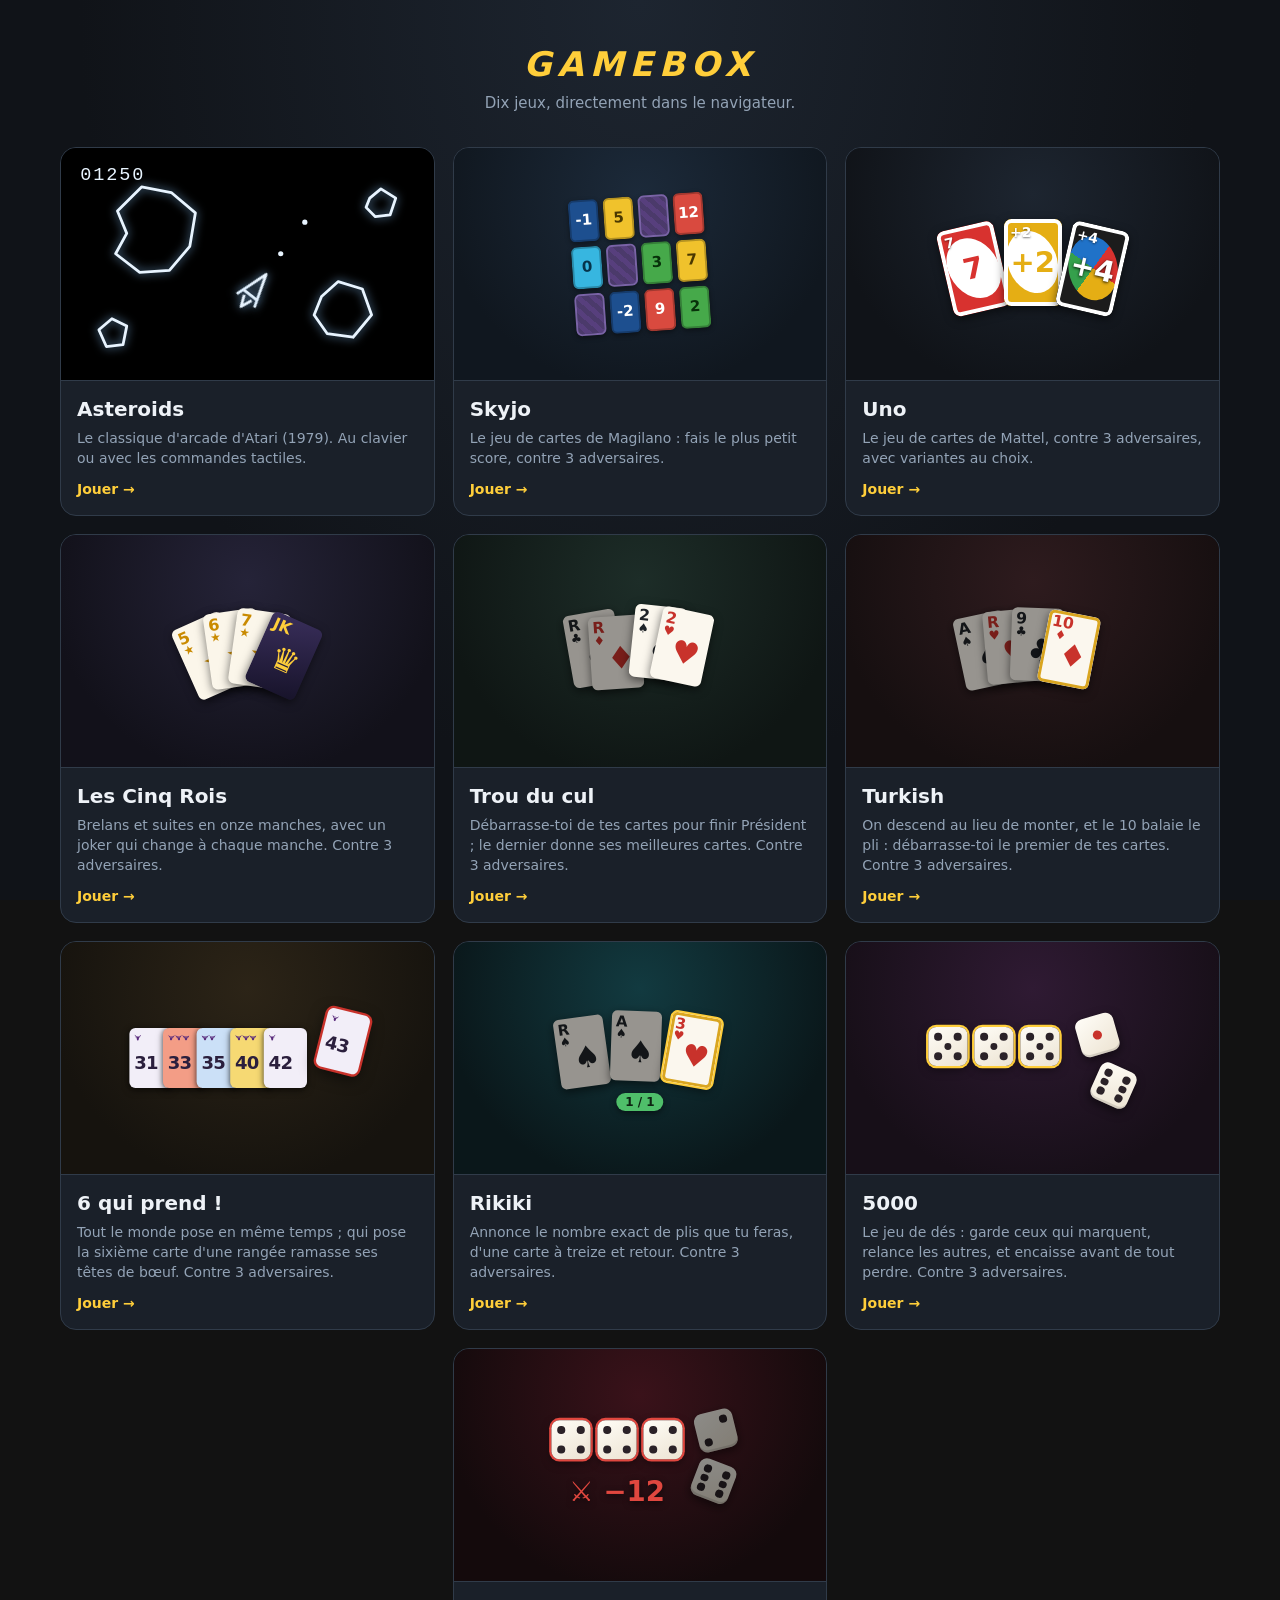
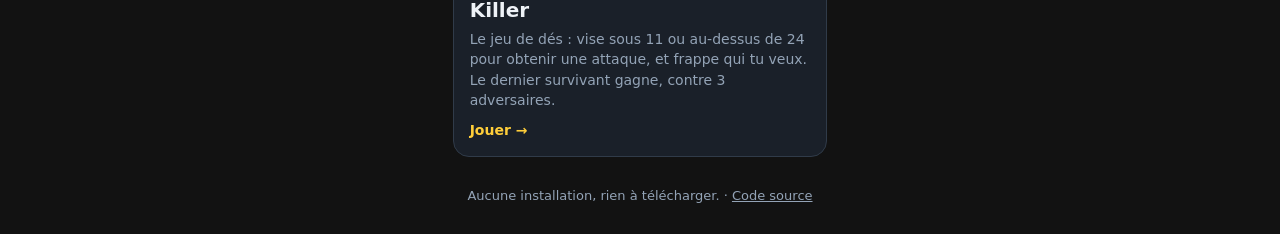
==== commit addd088d: "Rikiki : nouveau jeu, IA et suite de tests Le jeu de plis à annonces (l'Ascenseur), d'après l'articl" ====
--- a/index.html
+++ b/index.html
@@ -4,7 +4,7 @@
 <meta charset="utf-8">
 <meta name="viewport" content="width=device-width, initial-scale=1, viewport-fit=cover">
 <title>Gamebox</title>
-<meta name="description" content="Asteroids, Skyjo, Uno, Les Cinq Rois, Trou du cul, Turkish, 6 qui prend, le 5000 et le Killer, jouables directement dans le navigateur.">
+<meta name="description" content="Asteroids, Skyjo, Uno, Les Cinq Rois, Trou du cul, Turkish, 6 qui prend, le Rikiki, le 5000 et le Killer, jouables directement dans le navigateur.">
 <link rel="icon" href="data:image/svg+xml,<svg xmlns='http://www.w3.org/2000/svg' viewBox='0 0 100 100'><text y='.9em' font-size='90'>🎮</text></svg>">
 <style>
   :root {
@@ -280,6 +280,47 @@
   .q:nth-child(4) { margin-left: -14px; --f: #f6d973; --h: 3; }
   .q:nth-child(5) { margin-left: 14px; }
   .q:nth-child(6) { margin-left: 62px; top: 16px; transform: rotate(14deg); box-shadow: 0 0 0 2px #c8322b, 0 4px 12px rgba(0,0,0,.6); }
+
+  /* Rikiki : un As et un Roi de pique coupés par un petit atout, et l'annonce
+     tenue. Même principe qu'Uno : une boîte étroite, les cartes placées par
+     rapport à son centre. */
+  .p-rik { background: radial-gradient(ellipse at 50% 20%, #123a40 0%, #0a171a 75%); }
+  .rik-fan { position: relative; width: 60px; height: 110px; }
+  .rk {
+    --cw: 50px;
+    position: absolute; left: 50%; top: 8px;
+    width: var(--cw); height: calc(var(--cw) * 1.4);
+    margin-left: calc(var(--cw) * -.5);
+    border-radius: calc(var(--cw) * .11);
+    background: #fbf7ee; color: #1f2328;
+    box-shadow: 0 3px 10px rgba(0,0,0,.55);
+    overflow: hidden;
+  }
+  .rk.red { color: #c8322b; }
+  .rk.trump { box-shadow: inset 0 0 0 3px #d9a520, 0 0 0 2px #ffce3a, 0 3px 10px rgba(0,0,0,.55); }
+  .rk s {
+    position: absolute; top: 5%; left: 8%;
+    display: flex; flex-direction: column; align-items: center;
+    text-decoration: none; font-weight: 900; line-height: .95;
+    font-size: calc(var(--cw) * .3);
+  }
+  .rk s i { font-style: normal; font-size: calc(var(--cw) * .24); }
+  .rk b {
+    position: absolute; inset: 0;
+    display: grid; place-items: center;
+    padding: 22% 0 0 18%;
+    font-size: calc(var(--cw) * .6); font-weight: 400; line-height: 1;
+  }
+  .rk:nth-child(1) { transform: translate(-58px, 6px) rotate(-8deg); filter: brightness(.6); }
+  .rk:nth-child(2) { transform: translate(-4px, 0) rotate(2deg); filter: brightness(.6); }
+  .rk:nth-child(3) { transform: translate(52px, 4px) rotate(10deg); }
+  .rk-chip {
+    position: absolute; left: 50%; top: 90px; transform: translateX(-50%);
+    font: 800 12px/1 system-ui, sans-serif; white-space: nowrap;
+    padding: 3px 9px; border-radius: 999px;
+    background: #4fbf6a; color: #0e2412;
+    box-shadow: 0 2px 6px rgba(0,0,0,.5);
+  }
 
   /* 5000 : un brelan de 5 mis de côté, un 1 et un 6 qui roulent encore. Même
      principe qu'Uno : une boîte étroite, les dés placés par rapport à son centre. */
@@ -350,7 +391,7 @@
 <main>
   <header>
     <h1>GAMEBOX</h1>
-    <p>Neuf jeux, directement dans le navigateur.</p>
+    <p>Dix jeux, directement dans le navigateur.</p>
   </header>
 
   <nav class="games">
@@ -474,6 +515,22 @@
       </div>
     </a>
 
+    <a class="game" href="rikiki.html">
+      <div class="preview p-rik" aria-hidden="true">
+        <div class="art rik-fan">
+          <div class="rk"><s>R<i>♠</i></s><b>♠</b></div>
+          <div class="rk"><s>A<i>♠</i></s><b>♠</b></div>
+          <div class="rk red trump"><s>3<i>♥</i></s><b>♥</b></div>
+          <span class="rk-chip">1 / 1</span>
+        </div>
+      </div>
+      <div class="info">
+        <h2>Rikiki</h2>
+        <p>Annonce le nombre exact de plis que tu feras, d'une carte à treize et retour. Contre 3 adversaires.</p>
+        <span class="play">Jouer →</span>
+      </div>
+    </a>
+
     <a class="game" href="cinq-mille.html">
       <div class="preview p-dice" aria-hidden="true">
         <div class="art dice-art">
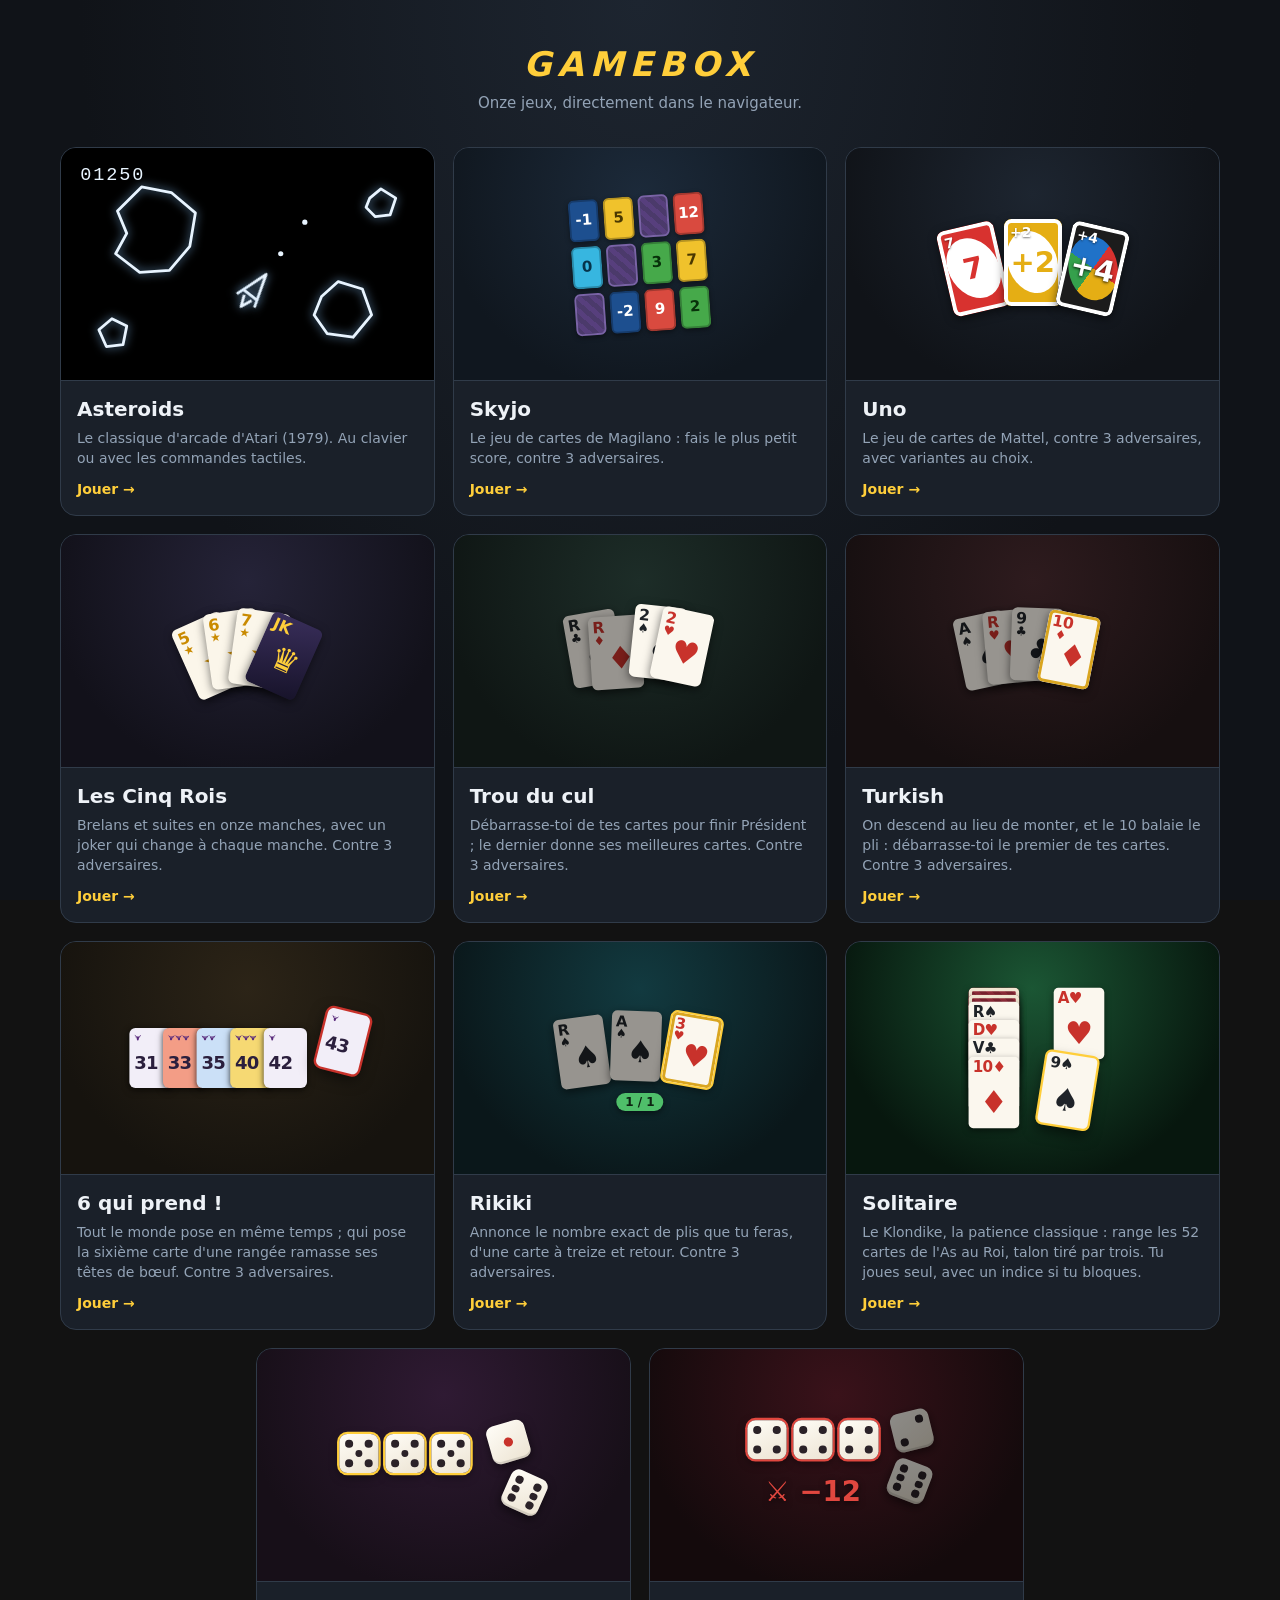
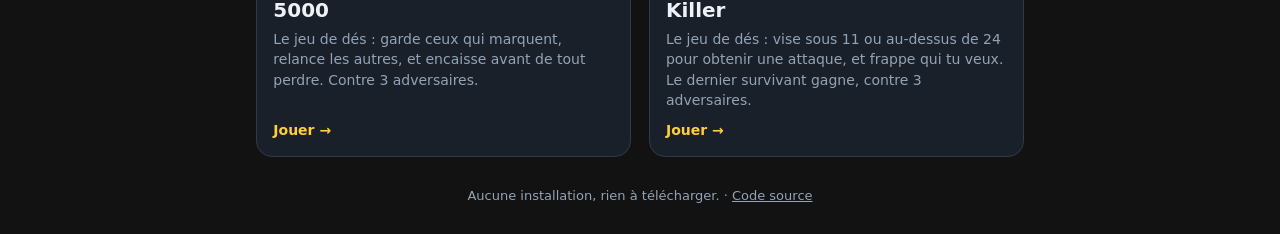
==== commit 93b0f110: "Solitaire : nouveau jeu, indice et suite de tests Le Klondike, la patience classique, joué seul : se" ====
--- a/index.html
+++ b/index.html
@@ -4,7 +4,7 @@
 <meta charset="utf-8">
 <meta name="viewport" content="width=device-width, initial-scale=1, viewport-fit=cover">
 <title>Gamebox</title>
-<meta name="description" content="Asteroids, Skyjo, Uno, Les Cinq Rois, Trou du cul, Turkish, 6 qui prend, le Rikiki, le 5000 et le Killer, jouables directement dans le navigateur.">
+<meta name="description" content="Asteroids, Skyjo, Uno, Les Cinq Rois, Trou du cul, Turkish, 6 qui prend, le Rikiki, le Solitaire, le 5000 et le Killer, jouables directement dans le navigateur.">
 <link rel="icon" href="data:image/svg+xml,<svg xmlns='http://www.w3.org/2000/svg' viewBox='0 0 100 100'><text y='.9em' font-size='90'>🎮</text></svg>">
 <style>
   :root {
@@ -321,6 +321,46 @@
     background: #4fbf6a; color: #0e2412;
     box-shadow: 0 2px 6px rgba(0,0,0,.5);
   }
+
+  /* Solitaire : une colonne qui descend en alternant les couleurs, un As sur
+     sa fondation, et le 9♠ choisi qui vient sur le 10♦. Même principe qu'Uno :
+     une boîte étroite, les cartes placées par rapport à son centre. */
+  .p-sol { background: radial-gradient(ellipse at 50% 20%, #1b5634 0%, #07170e 75%); }
+  .sol-art { position: relative; width: 60px; height: 110px; --s: 1.15; }
+  .so {
+    --cw: 44px;
+    position: absolute; left: 50%; top: 0;
+    width: var(--cw); height: calc(var(--cw) * 1.4);
+    margin-left: calc(var(--cw) * -.5);
+    border-radius: calc(var(--cw) * .09);
+    background: #fbf7ee; color: #1f2328;
+    box-shadow: 0 2px 6px rgba(0,0,0,.5);
+    overflow: hidden;
+  }
+  .so.red { color: #c8322b; }
+  .so s {
+    position: absolute; top: 4%; left: 8%;
+    text-decoration: none; font-weight: 900; line-height: 1; letter-spacing: -.04em;
+    font-size: calc(var(--cw) * .3);
+  }
+  .so b {
+    position: absolute; inset: 28% 0 0;
+    display: grid; place-items: center;
+    font-size: calc(var(--cw) * .62); font-weight: 400; line-height: 1;
+  }
+  .so.back {
+    background: repeating-linear-gradient(45deg, #7d2431 0 4px, #922c3b 4px 8px);
+    box-shadow: inset 0 0 0 3px #f1e6d2, 0 2px 6px rgba(0,0,0,.5);
+  }
+  .so.sel { box-shadow: 0 0 0 2px #ffce3a, 0 6px 12px rgba(0,0,0,.6); }
+  .so:nth-child(1) { transform: translate(-34px, -6px); }
+  .so:nth-child(2) { transform: translate(-34px, 0); }
+  .so:nth-child(3) { transform: translate(-34px, 6px); }
+  .so:nth-child(4) { transform: translate(-34px, 22px); }
+  .so:nth-child(5) { transform: translate(-34px, 38px); }
+  .so:nth-child(6) { transform: translate(-34px, 54px); }
+  .so:nth-child(7) { transform: translate(40px, -6px); }
+  .so:nth-child(8) { transform: translate(30px, 52px) rotate(9deg); }
 
   /* 5000 : un brelan de 5 mis de côté, un 1 et un 6 qui roulent encore. Même
      principe qu'Uno : une boîte étroite, les dés placés par rapport à son centre. */
@@ -391,7 +431,7 @@
 <main>
   <header>
     <h1>GAMEBOX</h1>
-    <p>Dix jeux, directement dans le navigateur.</p>
+    <p>Onze jeux, directement dans le navigateur.</p>
   </header>
 
   <nav class="games">
@@ -531,6 +571,26 @@
       </div>
     </a>
 
+    <a class="game" href="solitaire.html">
+      <div class="preview p-sol" aria-hidden="true">
+        <div class="art sol-art">
+          <div class="so back"></div>
+          <div class="so back"></div>
+          <div class="so"><s>R♠</s><b>♠</b></div>
+          <div class="so red"><s>D♥</s><b>♥</b></div>
+          <div class="so"><s>V♣</s><b>♣</b></div>
+          <div class="so red"><s>10♦</s><b>♦</b></div>
+          <div class="so red"><s>A♥</s><b>♥</b></div>
+          <div class="so sel"><s>9♠</s><b>♠</b></div>
+        </div>
+      </div>
+      <div class="info">
+        <h2>Solitaire</h2>
+        <p>Le Klondike, la patience classique : range les 52 cartes de l'As au Roi, talon tiré par trois. Tu joues seul, avec un indice si tu bloques.</p>
+        <span class="play">Jouer →</span>
+      </div>
+    </a>
+
     <a class="game" href="cinq-mille.html">
       <div class="preview p-dice" aria-hidden="true">
         <div class="art dice-art">
